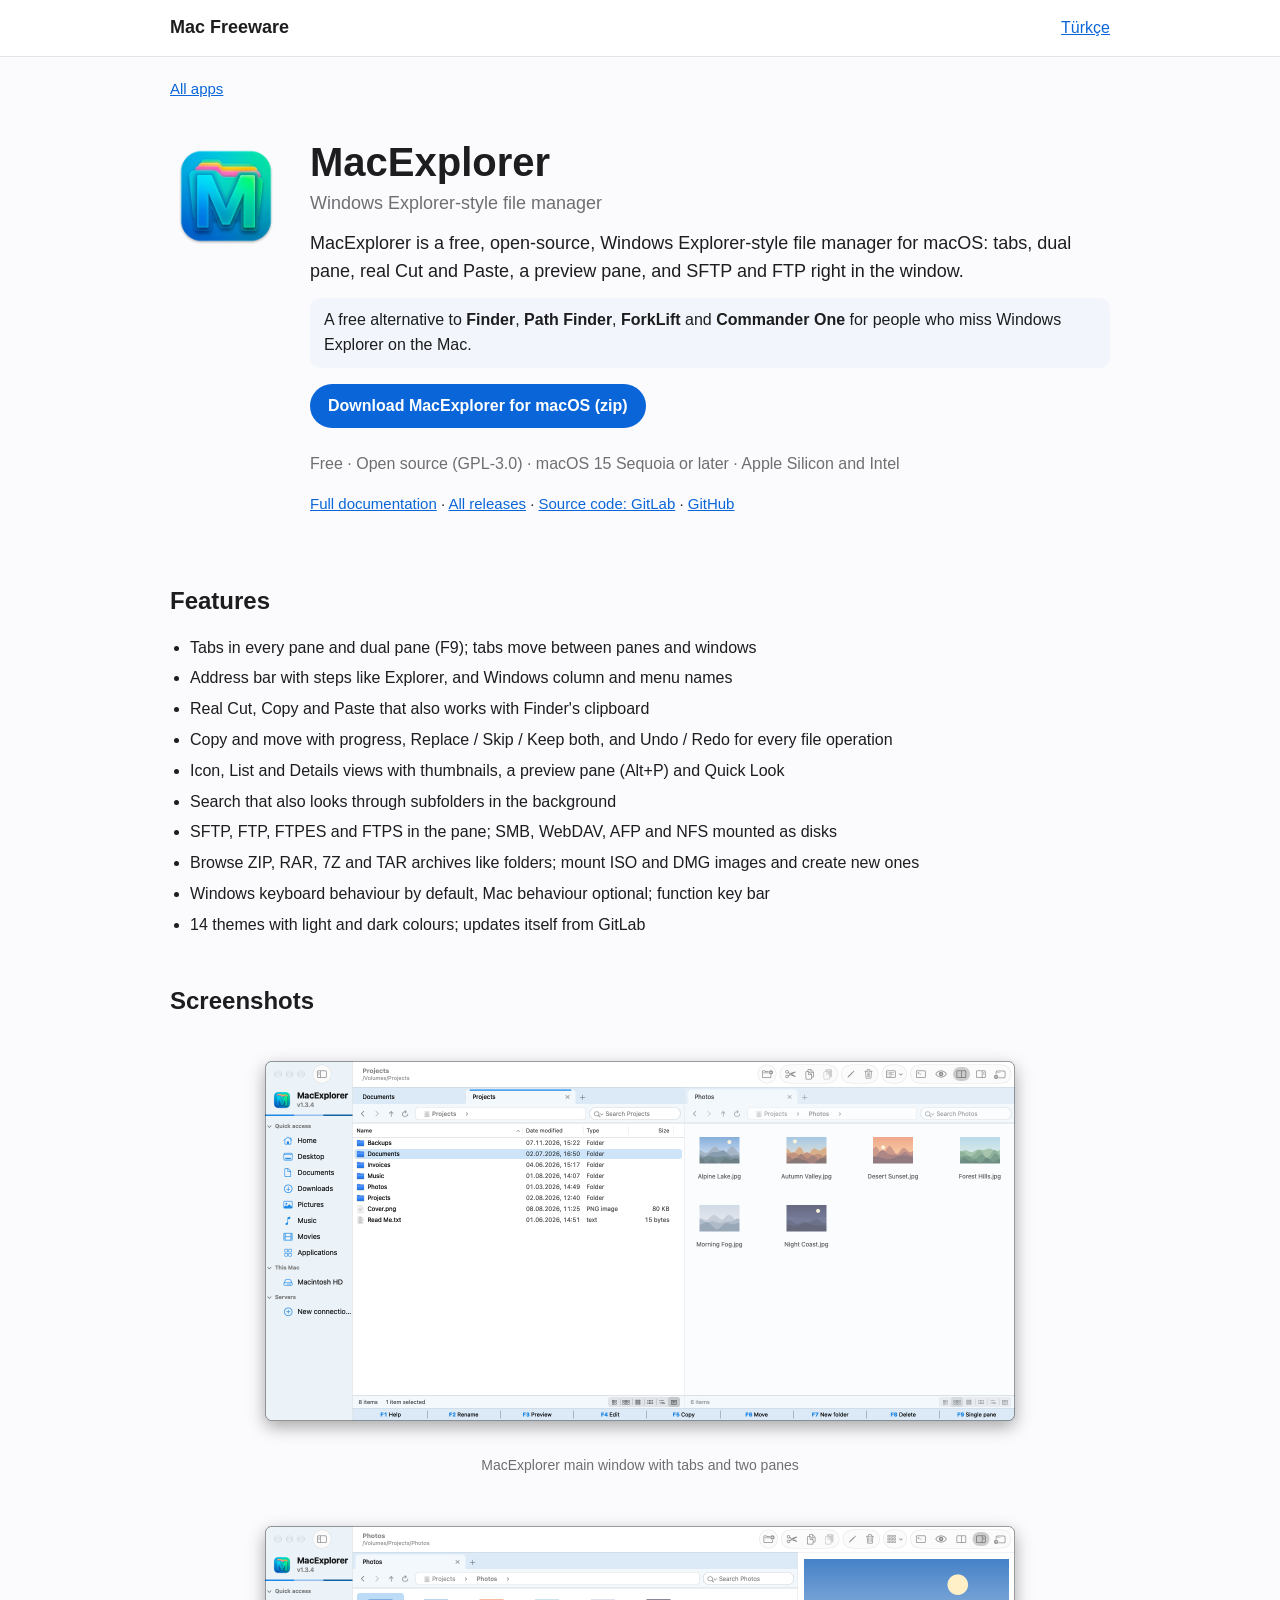
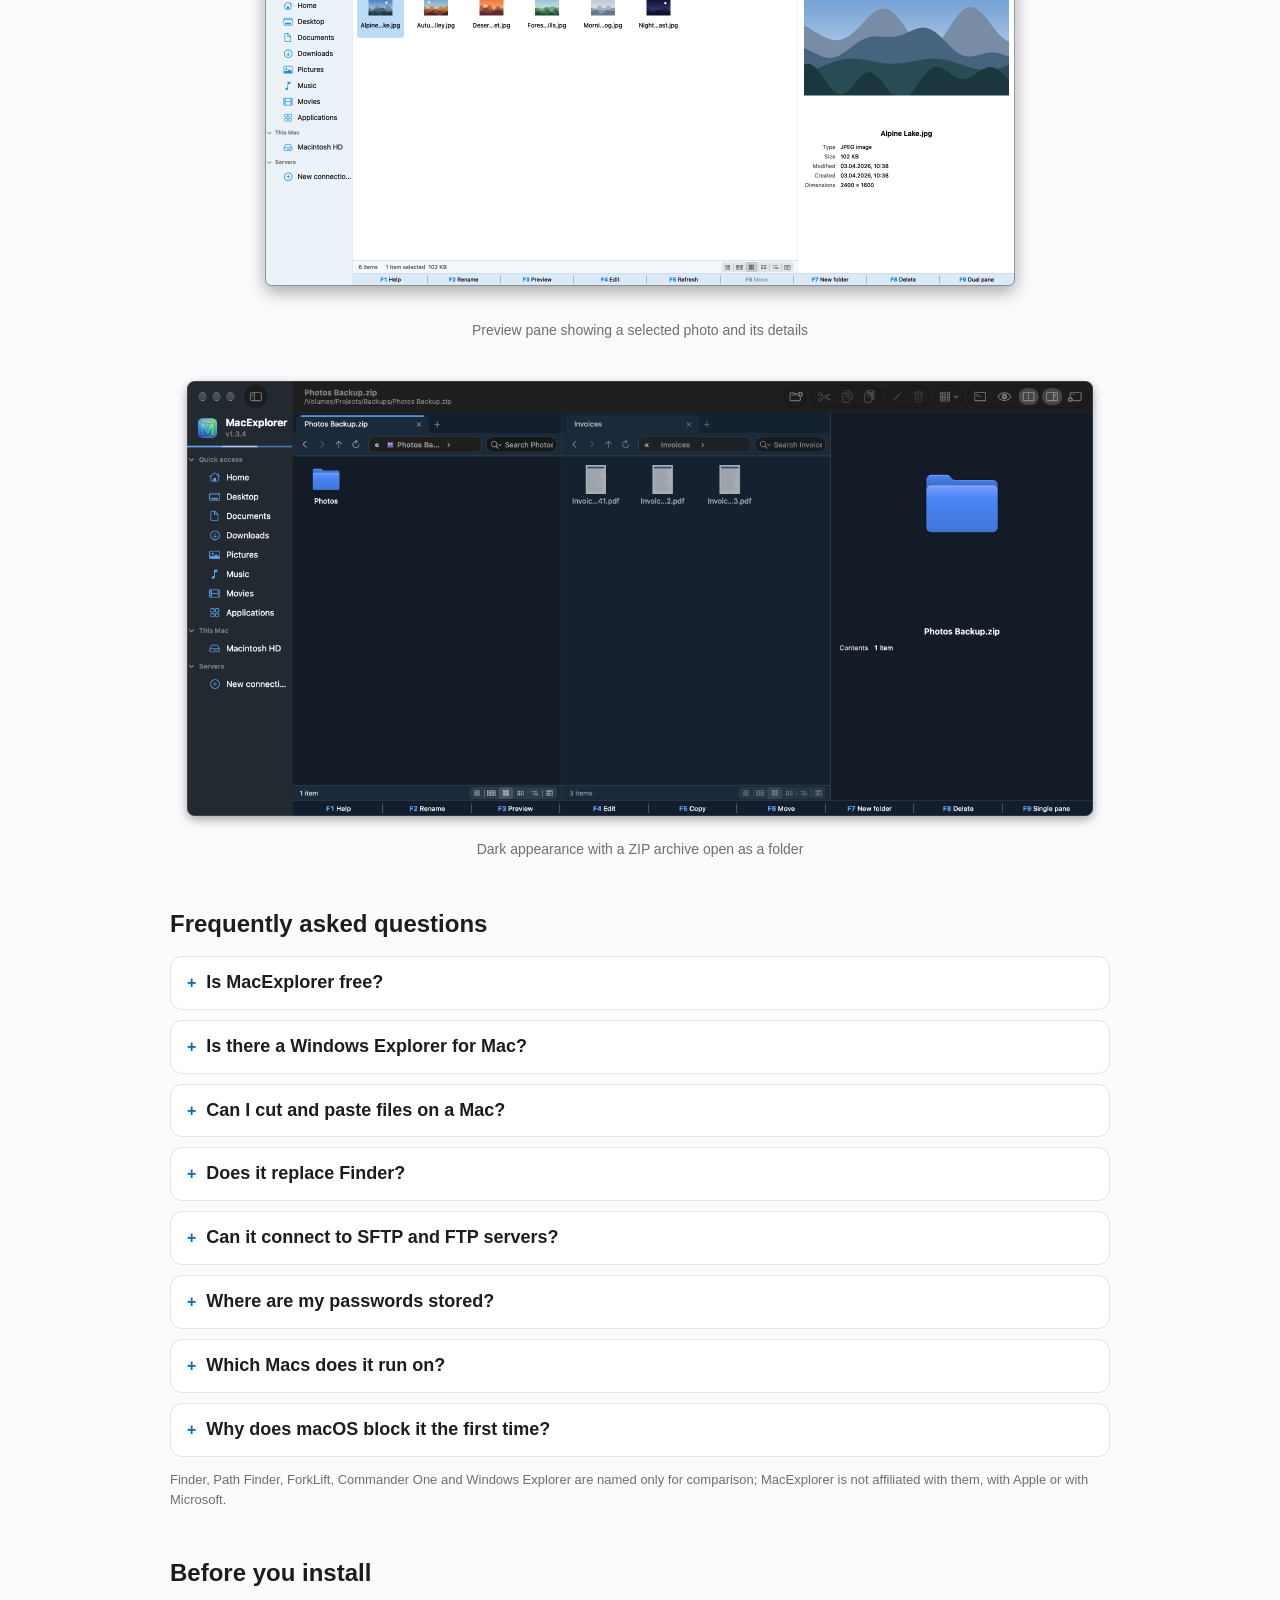
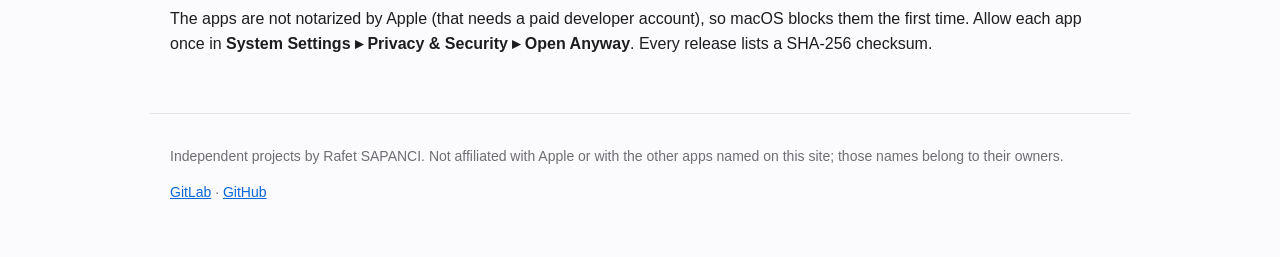
==== macexplorer/index.html @ a2178183 "MacExplorer: app pages in English and Turkish Co-Authored-By: Claude Opus 5.5 <noreply@anthropic.com" ====
<!doctype html>
<html lang="en">
<head>
<meta charset="utf-8">
<meta name="viewport" content="width=device-width, initial-scale=1">
<title>MacExplorer – Windows Explorer-style file manager for macOS (free)</title>
<meta name="description" content="MacExplorer is a free, open-source, Windows Explorer-style file manager for macOS: tabs, dual pane, real Cut and Paste, a preview pane, and SFTP and FTP right in the window.">
<link rel="canonical" href="https://macfreeware.github.io/macexplorer/">
<link rel="alternate" hreflang="en" href="https://macfreeware.github.io/macexplorer/">
<link rel="alternate" hreflang="tr" href="https://macfreeware.github.io/tr/macexplorer/">
<link rel="alternate" hreflang="x-default" href="https://macfreeware.github.io/macexplorer/">
<meta property="og:type" content="website">
<meta property="og:title" content="MacExplorer – Windows Explorer-style file manager for macOS (free)">
<meta property="og:description" content="MacExplorer is a free, open-source, Windows Explorer-style file manager for macOS: tabs, dual pane, real Cut and Paste, a preview pane, and SFTP and FTP right in the window.">
<meta property="og:url" content="https://macfreeware.github.io/macexplorer/">
<meta name="color-scheme" content="light dark">
<link rel="stylesheet" href="../assets/style.css">
<script type="application/ld+json">{"@context": "https://schema.org", "@type": "SoftwareApplication", "name": "MacExplorer", "description": "MacExplorer is a free, open-source, Windows Explorer-style file manager for macOS: tabs, dual pane, real Cut and Paste, a preview pane, and SFTP and FTP right in the window.", "applicationCategory": "UtilitiesApplication", "operatingSystem": "macOS 15 or later", "url": "https://macfreeware.github.io/macexplorer/", "downloadUrl": "https://gitlab.com/freeware2/macexplorer/-/releases/permalink/latest/downloads/MacExplorer.zip", "image": "https://macfreeware.github.io/assets/img/macexplorer-icon.png", "screenshot": ["https://macfreeware.github.io/assets/img/macexplorer-main.png", "https://macfreeware.github.io/assets/img/macexplorer-preview.png", "https://macfreeware.github.io/assets/img/macexplorer-archive-dark.png"], "featureList": ["Tabs in every pane and dual pane (F9); tabs move between panes and windows", "Address bar with steps like Explorer, and Windows column and menu names", "Real Cut, Copy and Paste that also works with Finder's clipboard", "Copy and move with progress, Replace / Skip / Keep both, and Undo / Redo for every file operation", "Icon, List and Details views with thumbnails, a preview pane (Alt+P) and Quick Look", "Search that also looks through subfolders in the background", "SFTP, FTP, FTPES and FTPS in the pane; SMB, WebDAV, AFP and NFS mounted as disks", "Browse ZIP, RAR, 7Z and TAR archives like folders; mount ISO and DMG images and create new ones", "Windows keyboard behaviour by default, Mac behaviour optional; function key bar", "14 themes with light and dark colours; updates itself from GitLab"], "isAccessibleForFree": true, "license": "https://www.gnu.org/licenses/gpl-3.0.html", "inLanguage": ["en", "tr"], "offers": {"@type": "Offer", "price": "0", "priceCurrency": "USD"}, "author": {"@type": "Person", "name": "Rafet SAPANCI"}, "sameAs": ["https://gitlab.com/freeware2/macexplorer", "https://github.com/macfreeware/MacExplorer"]}</script>
<script type="application/ld+json">{"@context": "https://schema.org", "@type": "FAQPage", "mainEntity": [{"@type": "Question", "name": "Is MacExplorer free?", "acceptedAnswer": {"@type": "Answer", "text": "Yes. MacExplorer is free and open source under the GPL-3.0 license, with no ads, no accounts and no in-app purchases."}}, {"@type": "Question", "name": "Is there a Windows Explorer for Mac?", "acceptedAnswer": {"@type": "Answer", "text": "Microsoft does not make one. MacExplorer brings the same way of working to macOS: tabs, the address bar with steps, Windows menu names, Cut and Paste, and the Windows keyboard behaviour."}}, {"@type": "Question", "name": "Can I cut and paste files on a Mac?", "acceptedAnswer": {"@type": "Answer", "text": "Yes. In MacExplorer, Ctrl+X or ⌘X cuts files and Ctrl+V or ⌘V moves them. Cut items are dimmed until you paste."}}, {"@type": "Question", "name": "Does it replace Finder?", "acceptedAnswer": {"@type": "Answer", "text": "No, it runs next to Finder. macOS does not reliably allow another app to become the default file viewer, so folders opened from other apps still go to Finder."}}, {"@type": "Question", "name": "Can it connect to SFTP and FTP servers?", "acceptedAnswer": {"@type": "Answer", "text": "Yes. SFTP, FTP, FTPES and FTPS open in the pane, and SMB, WebDAV, AFP and NFS are mounted as disks. Connect with ⌘K."}}, {"@type": "Question", "name": "Where are my passwords stored?", "acceptedAnswer": {"@type": "Answer", "text": "Only in the macOS Keychain, and only if you choose to save them."}}, {"@type": "Question", "name": "Which Macs does it run on?", "acceptedAnswer": {"@type": "Answer", "text": "macOS 15 Sequoia or later, on Apple Silicon and Intel Macs."}}, {"@type": "Question", "name": "Why does macOS block it the first time?", "acceptedAnswer": {"@type": "Answer", "text": "MacExplorer is not notarized by Apple, which needs a paid developer account. Allow it once in System Settings ▸ Privacy & Security ▸ Open Anyway; see Download and install."}}]}</script>
</head>
<body>
<header class="top"><div class="wrap">
<a class="brand" href="../">Mac Freeware</a>
<nav><a href="https://macfreeware.github.io/tr/macexplorer/" hreflang="tr" lang="tr">Türkçe</a></nav>
</div></header>
<main class="wrap">

<p class="crumb"><a href="../">All apps</a></p>
<section class="hero app">
<img class="icon" src="../assets/img/macexplorer-icon.png" width="112" height="112" alt="MacExplorer icon">
<div>
<h1>MacExplorer</h1>
<p class="tag">Windows Explorer-style file manager</p>
<p class="lead">MacExplorer is a free, open-source, Windows Explorer-style file manager for macOS: tabs, dual pane, real Cut and Paste, a preview pane, and SFTP and FTP right in the window.</p>
<p class="alt">A free alternative to <b>Finder</b>, <b>Path Finder</b>, <b>ForkLift</b> and <b>Commander One</b> for people who miss Windows Explorer on the Mac.</p>
<p class="actions"><a class="btn" href="https://gitlab.com/freeware2/macexplorer/-/releases/permalink/latest/downloads/MacExplorer.zip">Download MacExplorer for macOS (zip)</a></p>
<p class="meta">Free · Open source (GPL-3.0) · macOS 15 Sequoia or later · Apple Silicon and Intel</p>
<p class="links"><a href="https://gitlab.com/freeware2/macexplorer/-/blob/main/README.md">Full documentation</a> · <a href="https://gitlab.com/freeware2/macexplorer/-/releases">All releases</a> · <a href="https://gitlab.com/freeware2/macexplorer">Source code: GitLab</a> · <a href="https://github.com/macfreeware/MacExplorer">GitHub</a></p>
</div>
</section>
<section><h2>Features</h2><ul class="feats"><li>Tabs in every pane and dual pane (F9); tabs move between panes and windows</li>
<li>Address bar with steps like Explorer, and Windows column and menu names</li>
<li>Real Cut, Copy and Paste that also works with Finder&#x27;s clipboard</li>
<li>Copy and move with progress, Replace / Skip / Keep both, and Undo / Redo for every file operation</li>
<li>Icon, List and Details views with thumbnails, a preview pane (Alt+P) and Quick Look</li>
<li>Search that also looks through subfolders in the background</li>
<li>SFTP, FTP, FTPES and FTPS in the pane; SMB, WebDAV, AFP and NFS mounted as disks</li>
<li>Browse ZIP, RAR, 7Z and TAR archives like folders; mount ISO and DMG images and create new ones</li>
<li>Windows keyboard behaviour by default, Mac behaviour optional; function key bar</li>
<li>14 themes with light and dark colours; updates itself from GitLab</li></ul></section>
<section><h2>Screenshots</h2><div class="shots"><figure class="shot wide"><img src="../assets/img/macexplorer-main.png" width="806" height="416" alt="MacExplorer main window with tabs and two panes" loading="lazy" decoding="async"><figcaption>MacExplorer main window with tabs and two panes</figcaption></figure>
<figure class="shot wide"><img src="../assets/img/macexplorer-preview.png" width="806" height="416" alt="Preview pane showing a selected photo and its details" loading="lazy" decoding="async"><figcaption>Preview pane showing a selected photo and its details</figcaption></figure>
<figure class="shot wide"><img src="../assets/img/macexplorer-archive-dark.png" width="1556" height="776" alt="Dark appearance with a ZIP archive open as a folder" loading="lazy" decoding="async"><figcaption>Dark appearance with a ZIP archive open as a folder</figcaption></figure></div></section>
<section><h2>Frequently asked questions</h2><div class="faq"><details><summary><h3>Is MacExplorer free?</h3></summary><p>Yes. MacExplorer is free and open source under the GPL-3.0 license, with no ads, no accounts and no in-app purchases.</p></details>
<details><summary><h3>Is there a Windows Explorer for Mac?</h3></summary><p>Microsoft does not make one. MacExplorer brings the same way of working to macOS: tabs, the address bar with steps, Windows menu names, Cut and Paste, and the Windows keyboard behaviour.</p></details>
<details><summary><h3>Can I cut and paste files on a Mac?</h3></summary><p>Yes. In MacExplorer, Ctrl+X or ⌘X cuts files and Ctrl+V or ⌘V moves them. Cut items are dimmed until you paste.</p></details>
<details><summary><h3>Does it replace Finder?</h3></summary><p>No, it runs next to Finder. macOS does not reliably allow another app to become the default file viewer, so folders opened from other apps still go to Finder.</p></details>
<details><summary><h3>Can it connect to SFTP and FTP servers?</h3></summary><p>Yes. SFTP, FTP, FTPES and FTPS open in the pane, and SMB, WebDAV, AFP and NFS are mounted as disks. Connect with ⌘K.</p></details>
<details><summary><h3>Where are my passwords stored?</h3></summary><p>Only in the macOS Keychain, and only if you choose to save them.</p></details>
<details><summary><h3>Which Macs does it run on?</h3></summary><p>macOS 15 Sequoia or later, on Apple Silicon and Intel Macs.</p></details>
<details><summary><h3>Why does macOS block it the first time?</h3></summary><p>MacExplorer is not notarized by Apple, which needs a paid developer account. Allow it once in <strong>System Settings ▸ Privacy &amp; Security ▸ Open Anyway</strong>; see <a href="https://gitlab.com/freeware2/macexplorer/-/blob/main/README.md#download-and-install">Download and install</a>.</p></details></div>
<p class="note">Finder, Path Finder, ForkLift, Commander One and Windows Explorer are named only for comparison; MacExplorer is not affiliated with them, with Apple or with Microsoft.</p></section>
<section><h2>Before you install</h2><p>The apps are not notarized by Apple (that needs a paid developer account), so macOS blocks them the first time. Allow each app once in <b>System Settings ▸ Privacy &amp; Security ▸ Open Anyway</b>. Every release lists a SHA-256 checksum.</p></section>

</main>
<footer class="wrap foot">
<p>Independent projects by Rafet SAPANCI. Not affiliated with Apple or with the other apps named on this site; those names belong to their owners.</p>
<p><a href="https://gitlab.com/freeware2">GitLab</a> · <a href="https://github.com/macfreeware">GitHub</a></p>
</footer>
</body>
</html>
---- assets/style.css ----
:root{--bg:#fbfbfd;--fg:#1d1d1f;--muted:#6e6e73;--card:#fff;--line:#e3e3e8;--accent:#0a66d8;--accent-fg:#fff;--alt:#f2f6fc}
@media (prefers-color-scheme:dark){:root{--bg:#141416;--fg:#f2f2f4;--muted:#a1a1a8;--card:#1f1f23;--line:#2f2f35;--accent:#4c9bff;--accent-fg:#0b0b0d;--alt:#1b2230}}
*{box-sizing:border-box}html{-webkit-text-size-adjust:100%}
body{margin:0;background:var(--bg);color:var(--fg);font:16px/1.55 -apple-system,BlinkMacSystemFont,"Segoe UI",Roboto,Helvetica,Arial,sans-serif}
a{color:var(--accent)}.wrap{max-width:980px;margin:0 auto;padding:0 20px}
.top{border-bottom:1px solid var(--line);background:var(--card)}.top .wrap{display:flex;justify-content:space-between;align-items:center;height:56px}
.brand{font-weight:700;color:var(--fg);text-decoration:none;font-size:18px}
h1{font-size:40px;line-height:1.1;margin:0 0 6px}h2{font-size:24px;margin:44px 0 14px}h3{font-size:18px;margin:0}
.hero{display:flex;gap:28px;align-items:flex-start;padding:40px 0 8px}.hero .icon{flex:none;border-radius:22%}
.tag{color:var(--muted);font-size:18px;margin:0 0 12px}.lead{font-size:18px;margin:0 0 12px}
.alt{background:var(--alt);border-radius:10px;padding:10px 14px;margin:0 0 16px}
.btn{display:inline-block;background:var(--accent);color:var(--accent-fg);padding:10px 18px;border-radius:999px;text-decoration:none;font-weight:600;margin:0 8px 8px 0}
.btn.ghost{background:transparent;color:var(--accent);border:1px solid var(--accent)}
.meta{color:var(--muted);margin:4px 0}.links{font-size:15px}.crumb{margin:20px 0 0;font-size:15px}
.grid{display:grid;grid-template-columns:repeat(2,minmax(0,1fr));gap:18px}
.card{background:var(--card);border:1px solid var(--line);border-radius:16px;padding:22px}.card .icon{border-radius:22%}.card h3{font-size:22px;margin-top:8px}.card h3 a{color:var(--fg);text-decoration:none}
.feats{padding-left:20px}.feats li{margin:6px 0}
.shots{display:flex;flex-wrap:wrap;gap:22px;justify-content:center;align-items:flex-start}.shot{margin:0;flex:0 1 auto;max-width:100%}.shot.wide{flex-basis:100%}.shot img{max-width:100%;height:auto;display:block;margin:0 auto}
figcaption{color:var(--muted);font-size:14px;text-align:center;margin-top:6px}
.faq details{background:var(--card);border:1px solid var(--line);border-radius:12px;padding:12px 16px;margin:0 0 10px}
.faq summary{cursor:pointer;list-style:none}.faq summary::-webkit-details-marker{display:none}.faq summary h3{display:inline}
.faq summary::before{content:"+";display:inline-block;width:1.2em;color:var(--accent);font-weight:700}.faq details[open] summary::before{content:"–"}
.faq p{margin:10px 0 2px}.note{color:var(--muted);font-size:13px}
code{font:14px ui-monospace,SFMono-Regular,Menlo,monospace;background:var(--alt);padding:1px 5px;border-radius:5px}
.foot{color:var(--muted);font-size:14px;border-top:1px solid var(--line);margin-top:56px;padding-top:18px;padding-bottom:40px}
@media (max-width:720px){h1{font-size:32px}.hero{flex-direction:column;gap:16px;padding-top:28px}.grid{grid-template-columns:1fr}}
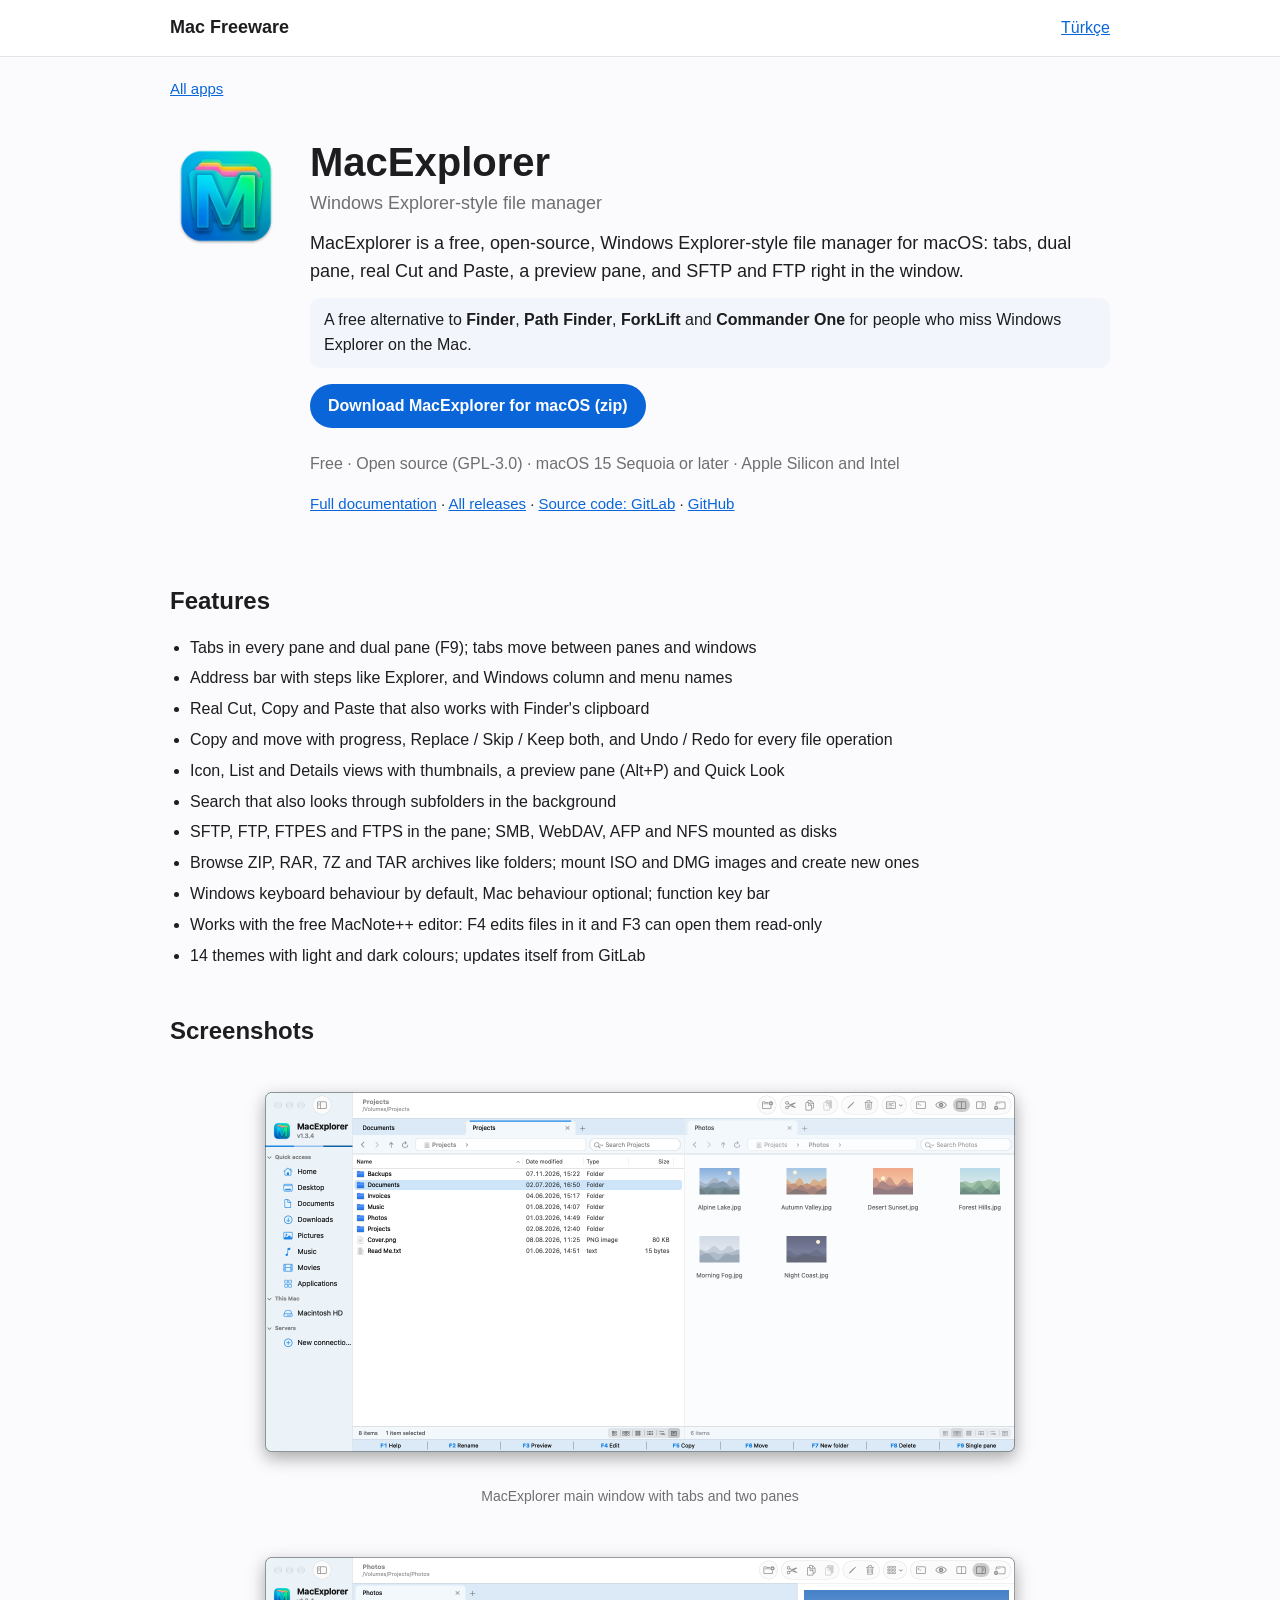
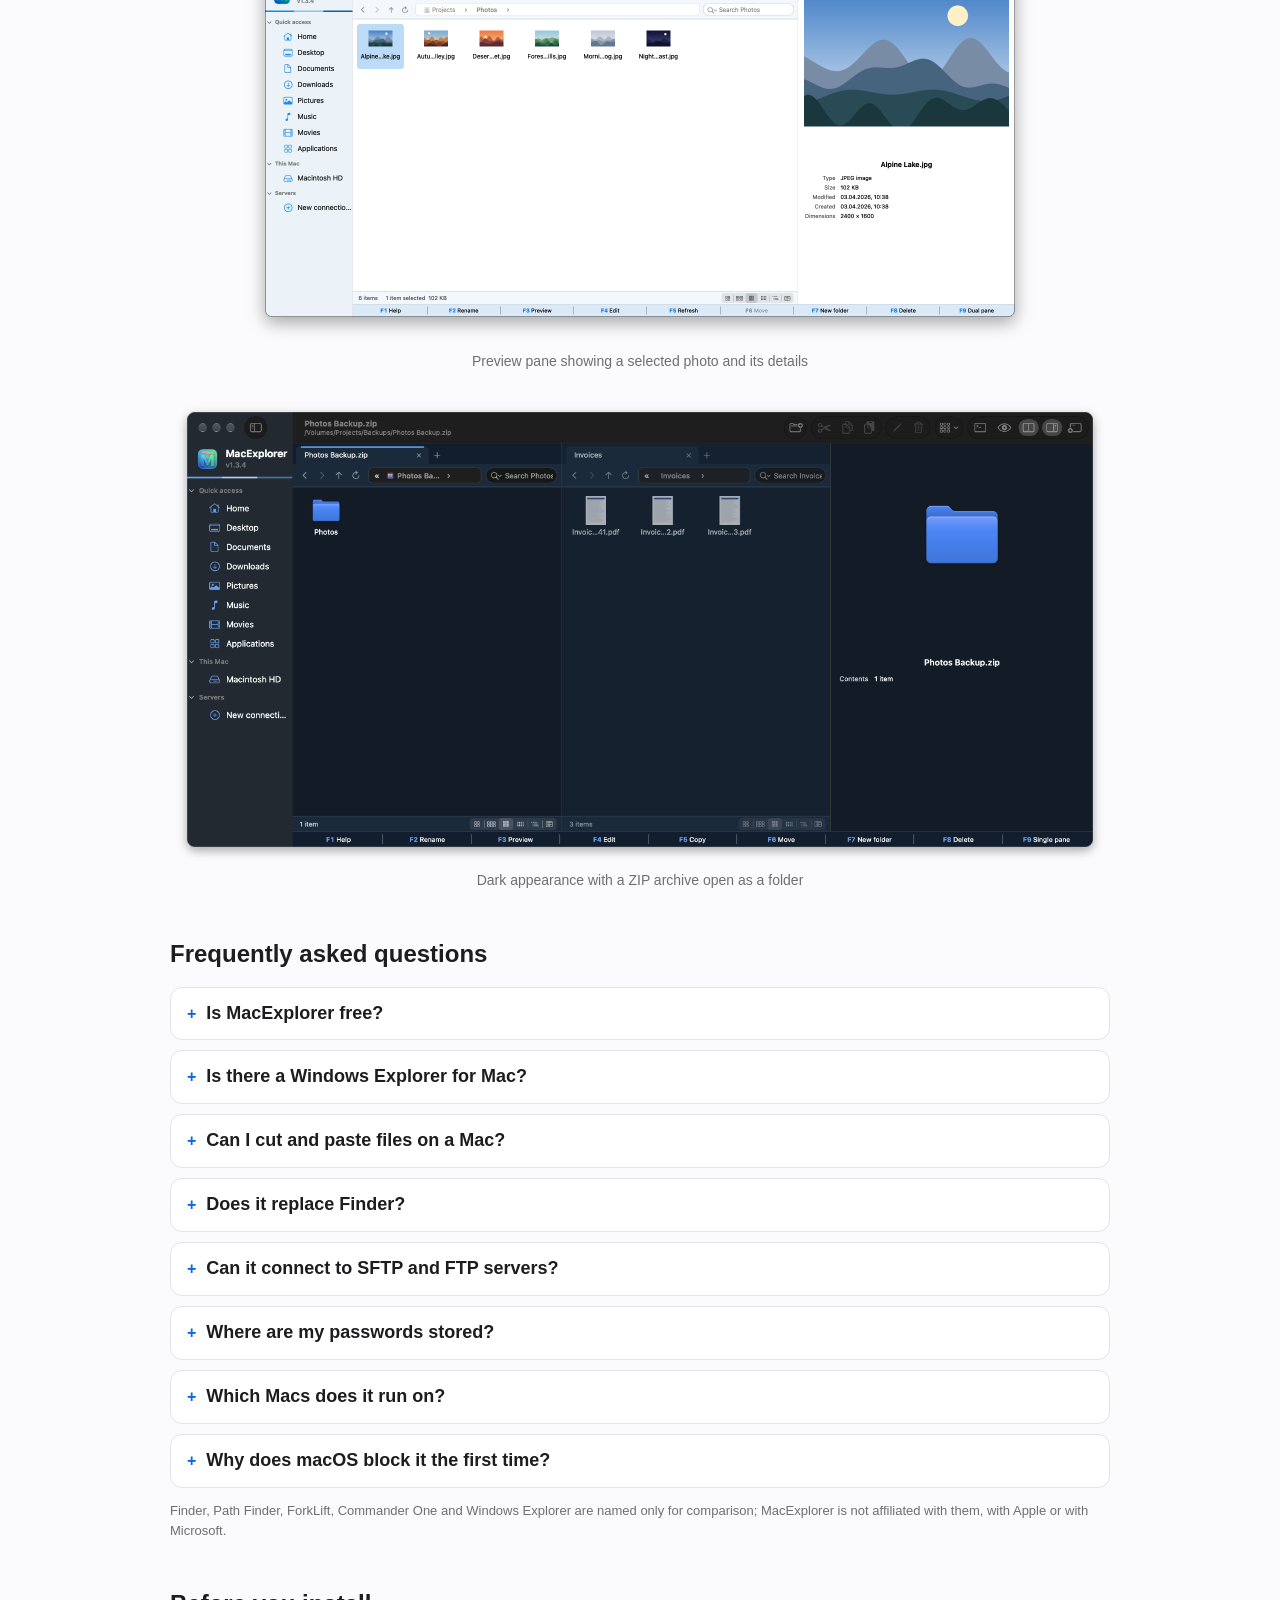
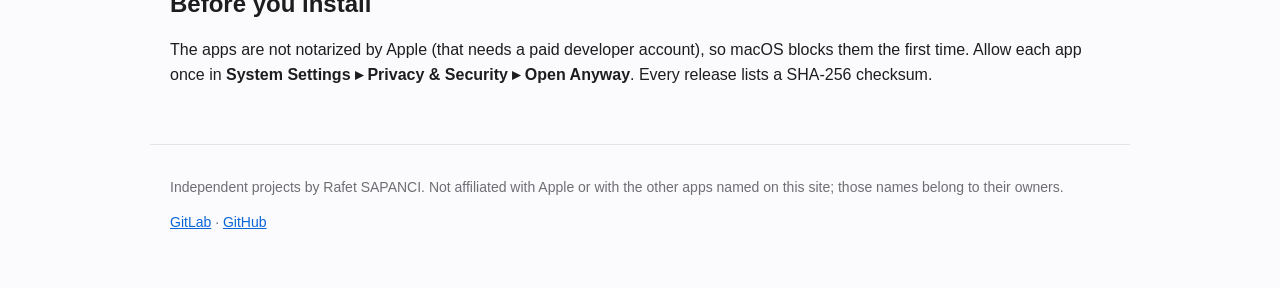
==== commit c2759675: "MacExplorer: MacNote++ integration in the feature list Co-Authored-By: Claude Opus 5.5 <noreply@anth" ====
--- a/macexplorer/index.html
+++ b/macexplorer/index.html
@@ -15,7 +15,7 @@
 <meta property="og:url" content="https://macfreeware.github.io/macexplorer/">
 <meta name="color-scheme" content="light dark">
 <link rel="stylesheet" href="../assets/style.css">
-<script type="application/ld+json">{"@context": "https://schema.org", "@type": "SoftwareApplication", "name": "MacExplorer", "description": "MacExplorer is a free, open-source, Windows Explorer-style file manager for macOS: tabs, dual pane, real Cut and Paste, a preview pane, and SFTP and FTP right in the window.", "applicationCategory": "UtilitiesApplication", "operatingSystem": "macOS 15 or later", "url": "https://macfreeware.github.io/macexplorer/", "downloadUrl": "https://gitlab.com/freeware2/macexplorer/-/releases/permalink/latest/downloads/MacExplorer.zip", "image": "https://macfreeware.github.io/assets/img/macexplorer-icon.png", "screenshot": ["https://macfreeware.github.io/assets/img/macexplorer-main.png", "https://macfreeware.github.io/assets/img/macexplorer-preview.png", "https://macfreeware.github.io/assets/img/macexplorer-archive-dark.png"], "featureList": ["Tabs in every pane and dual pane (F9); tabs move between panes and windows", "Address bar with steps like Explorer, and Windows column and menu names", "Real Cut, Copy and Paste that also works with Finder's clipboard", "Copy and move with progress, Replace / Skip / Keep both, and Undo / Redo for every file operation", "Icon, List and Details views with thumbnails, a preview pane (Alt+P) and Quick Look", "Search that also looks through subfolders in the background", "SFTP, FTP, FTPES and FTPS in the pane; SMB, WebDAV, AFP and NFS mounted as disks", "Browse ZIP, RAR, 7Z and TAR archives like folders; mount ISO and DMG images and create new ones", "Windows keyboard behaviour by default, Mac behaviour optional; function key bar", "14 themes with light and dark colours; updates itself from GitLab"], "isAccessibleForFree": true, "license": "https://www.gnu.org/licenses/gpl-3.0.html", "inLanguage": ["en", "tr"], "offers": {"@type": "Offer", "price": "0", "priceCurrency": "USD"}, "author": {"@type": "Person", "name": "Rafet SAPANCI"}, "sameAs": ["https://gitlab.com/freeware2/macexplorer", "https://github.com/macfreeware/MacExplorer"]}</script>
+<script type="application/ld+json">{"@context": "https://schema.org", "@type": "SoftwareApplication", "name": "MacExplorer", "description": "MacExplorer is a free, open-source, Windows Explorer-style file manager for macOS: tabs, dual pane, real Cut and Paste, a preview pane, and SFTP and FTP right in the window.", "applicationCategory": "UtilitiesApplication", "operatingSystem": "macOS 15 or later", "url": "https://macfreeware.github.io/macexplorer/", "downloadUrl": "https://gitlab.com/freeware2/macexplorer/-/releases/permalink/latest/downloads/MacExplorer.zip", "image": "https://macfreeware.github.io/assets/img/macexplorer-icon.png", "screenshot": ["https://macfreeware.github.io/assets/img/macexplorer-main.png", "https://macfreeware.github.io/assets/img/macexplorer-preview.png", "https://macfreeware.github.io/assets/img/macexplorer-archive-dark.png"], "featureList": ["Tabs in every pane and dual pane (F9); tabs move between panes and windows", "Address bar with steps like Explorer, and Windows column and menu names", "Real Cut, Copy and Paste that also works with Finder's clipboard", "Copy and move with progress, Replace / Skip / Keep both, and Undo / Redo for every file operation", "Icon, List and Details views with thumbnails, a preview pane (Alt+P) and Quick Look", "Search that also looks through subfolders in the background", "SFTP, FTP, FTPES and FTPS in the pane; SMB, WebDAV, AFP and NFS mounted as disks", "Browse ZIP, RAR, 7Z and TAR archives like folders; mount ISO and DMG images and create new ones", "Windows keyboard behaviour by default, Mac behaviour optional; function key bar", "Works with the free MacNote++ editor: F4 edits files in it and F3 can open them read-only", "14 themes with light and dark colours; updates itself from GitLab"], "isAccessibleForFree": true, "license": "https://www.gnu.org/licenses/gpl-3.0.html", "inLanguage": ["en", "tr"], "offers": {"@type": "Offer", "price": "0", "priceCurrency": "USD"}, "author": {"@type": "Person", "name": "Rafet SAPANCI"}, "sameAs": ["https://gitlab.com/freeware2/macexplorer", "https://github.com/macfreeware/MacExplorer"]}</script>
 <script type="application/ld+json">{"@context": "https://schema.org", "@type": "FAQPage", "mainEntity": [{"@type": "Question", "name": "Is MacExplorer free?", "acceptedAnswer": {"@type": "Answer", "text": "Yes. MacExplorer is free and open source under the GPL-3.0 license, with no ads, no accounts and no in-app purchases."}}, {"@type": "Question", "name": "Is there a Windows Explorer for Mac?", "acceptedAnswer": {"@type": "Answer", "text": "Microsoft does not make one. MacExplorer brings the same way of working to macOS: tabs, the address bar with steps, Windows menu names, Cut and Paste, and the Windows keyboard behaviour."}}, {"@type": "Question", "name": "Can I cut and paste files on a Mac?", "acceptedAnswer": {"@type": "Answer", "text": "Yes. In MacExplorer, Ctrl+X or ⌘X cuts files and Ctrl+V or ⌘V moves them. Cut items are dimmed until you paste."}}, {"@type": "Question", "name": "Does it replace Finder?", "acceptedAnswer": {"@type": "Answer", "text": "No, it runs next to Finder. macOS does not reliably allow another app to become the default file viewer, so folders opened from other apps still go to Finder."}}, {"@type": "Question", "name": "Can it connect to SFTP and FTP servers?", "acceptedAnswer": {"@type": "Answer", "text": "Yes. SFTP, FTP, FTPES and FTPS open in the pane, and SMB, WebDAV, AFP and NFS are mounted as disks. Connect with ⌘K."}}, {"@type": "Question", "name": "Where are my passwords stored?", "acceptedAnswer": {"@type": "Answer", "text": "Only in the macOS Keychain, and only if you choose to save them."}}, {"@type": "Question", "name": "Which Macs does it run on?", "acceptedAnswer": {"@type": "Answer", "text": "macOS 15 Sequoia or later, on Apple Silicon and Intel Macs."}}, {"@type": "Question", "name": "Why does macOS block it the first time?", "acceptedAnswer": {"@type": "Answer", "text": "MacExplorer is not notarized by Apple, which needs a paid developer account. Allow it once in System Settings ▸ Privacy & Security ▸ Open Anyway; see Download and install."}}]}</script>
 </head>
 <body>
@@ -47,6 +47,7 @@
 <li>SFTP, FTP, FTPES and FTPS in the pane; SMB, WebDAV, AFP and NFS mounted as disks</li>
 <li>Browse ZIP, RAR, 7Z and TAR archives like folders; mount ISO and DMG images and create new ones</li>
 <li>Windows keyboard behaviour by default, Mac behaviour optional; function key bar</li>
+<li>Works with the free MacNote++ editor: F4 edits files in it and F3 can open them read-only</li>
 <li>14 themes with light and dark colours; updates itself from GitLab</li></ul></section>
 <section><h2>Screenshots</h2><div class="shots"><figure class="shot wide"><img src="../assets/img/macexplorer-main.png" width="806" height="416" alt="MacExplorer main window with tabs and two panes" loading="lazy" decoding="async"><figcaption>MacExplorer main window with tabs and two panes</figcaption></figure>
 <figure class="shot wide"><img src="../assets/img/macexplorer-preview.png" width="806" height="416" alt="Preview pane showing a selected photo and its details" loading="lazy" decoding="async"><figcaption>Preview pane showing a selected photo and its details</figcaption></figure>
